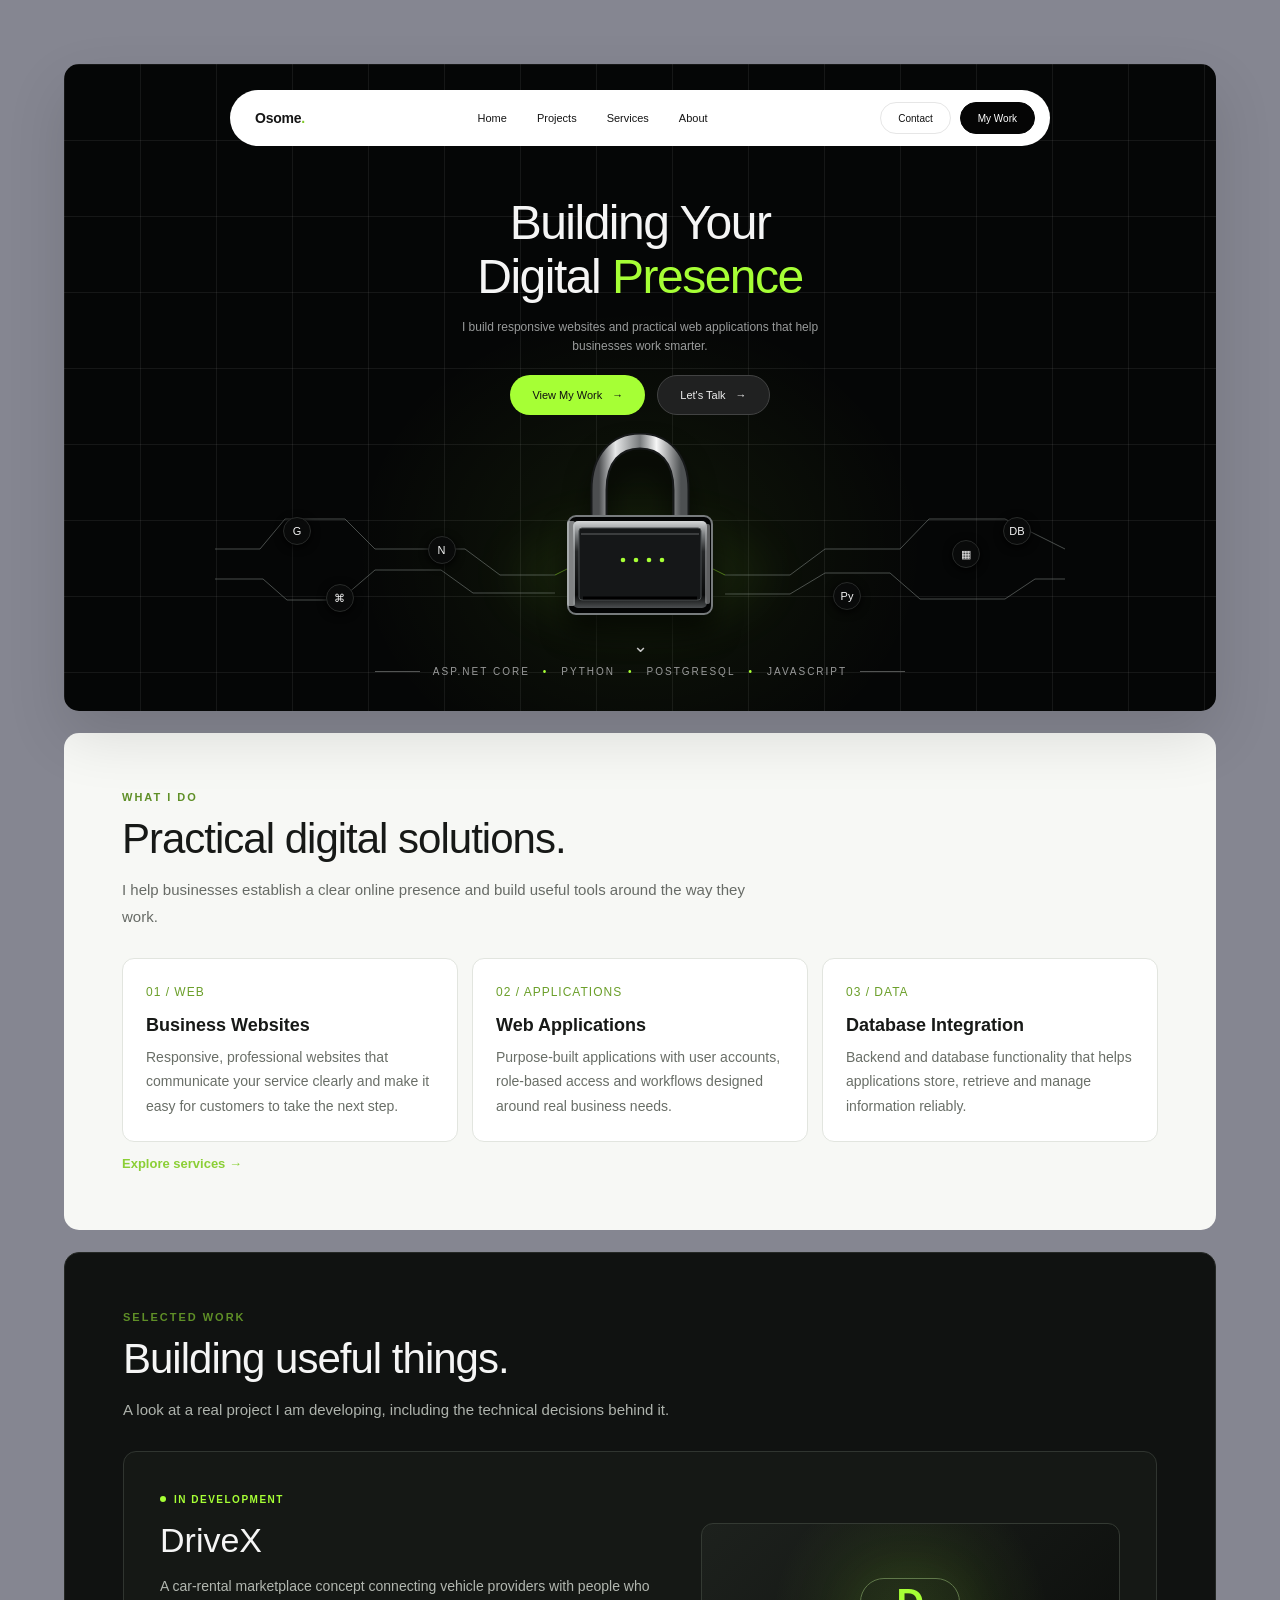
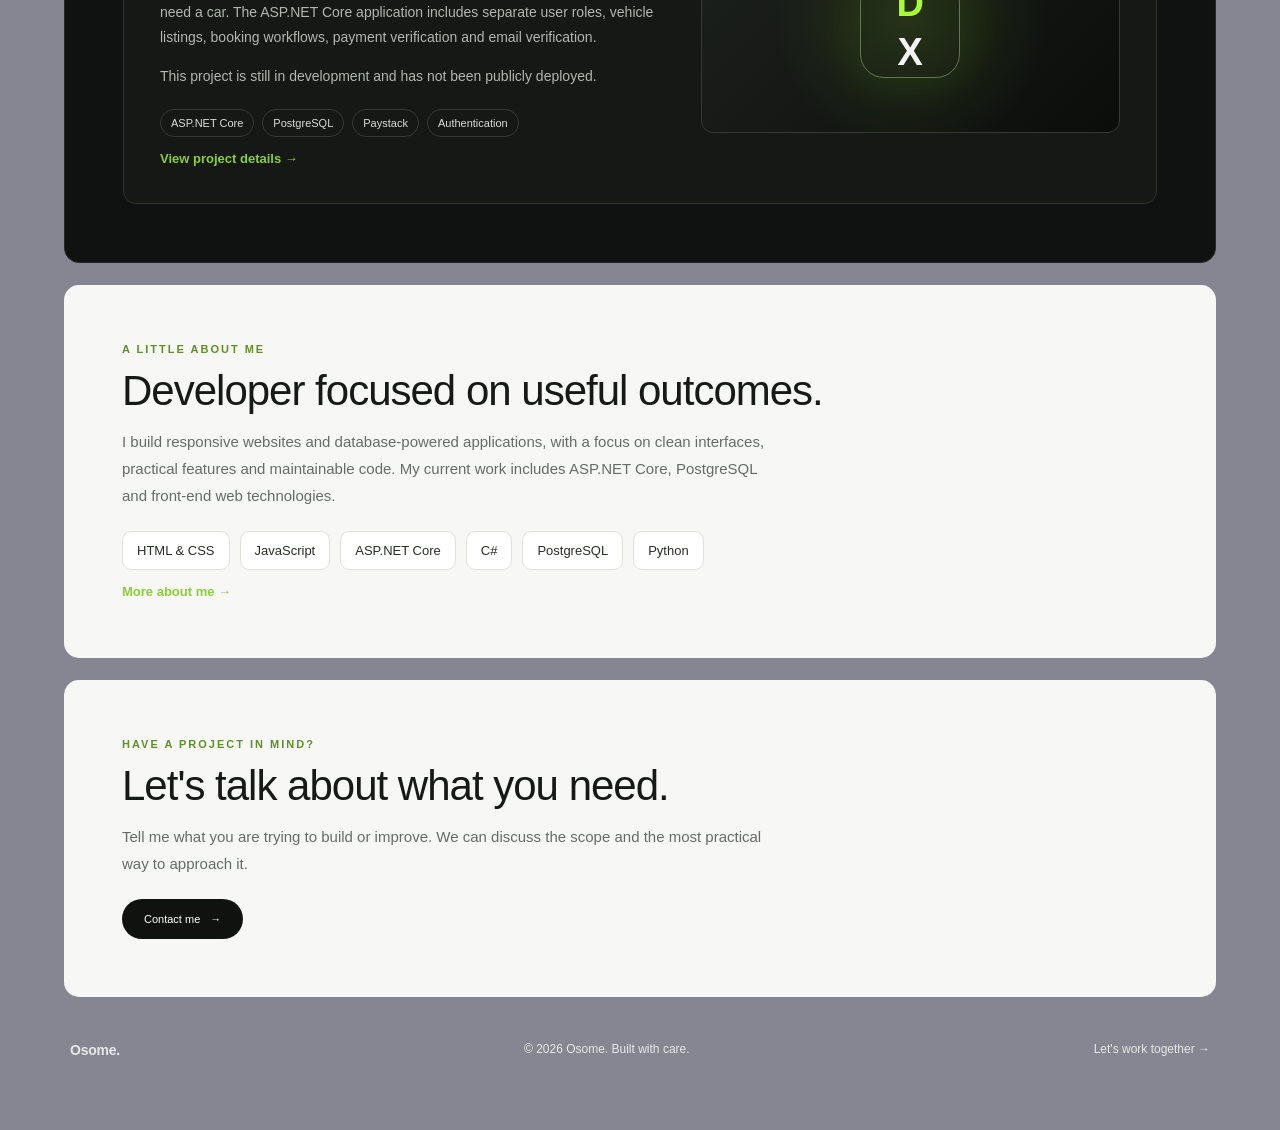
==== index.html @ 161d922b "Initial portfolio release" ====
<!DOCTYPE html>
<html lang="en">
<head>
  <meta charset="UTF-8">
  <meta name="viewport" content="width=device-width, initial-scale=1.0">
  <meta name="description" content="Testimony Oruru — web developer building responsive websites and database-powered applications.">
  <title>Testimony Oruru | Web Developer</title>
  <link rel="stylesheet" href="css/style.css">
  <script src="js/script.js" defer></script>
</head>
<body>
  <main class="hero" id="home">
    <nav class="nav" id="nav" aria-label="Main navigation">
      <a class="brand" href="index.html">Osome<span>.</span></a>
      <button class="menu" id="menu" aria-label="Toggle navigation"
        aria-expanded="false" aria-controls="nav-links">
        <span></span><span></span><span></span>
      </button>

      <div class="links" id="nav-links">
        <a href="index.html" aria-current="page">Home</a>
        <a href="projects.html">Projects</a>
        <a href="services.html">Services</a>
        <a href="about.html">About</a>
      </div>

      <div class="nav-actions">
        <a class="nav-btn" href="contact.html">Contact</a>
        <a class="nav-btn dark" href="projects.html">My Work</a>
      </div>
    </nav>

    <section class="copy" aria-labelledby="headline">
      <h1 id="headline">Building Your<br>Digital <span>Presence</span></h1>
      <p class="intro">
        I build responsive websites and practical web applications
        that help businesses work smarter.
      </p>
      <div class="actions">
        <a class="cta primary" href="projects.html">View My Work <span aria-hidden="true">→</span></a>
        <a class="cta secondary" href="contact.html">Let's Talk <span aria-hidden="true">→</span></a>
      </div>
    </section>

    <div class="visual" aria-label="Abstract network graphic and padlock illustration">
      <svg class="network" viewBox="0 0 850 190" aria-hidden="true">
        <path d="M0 100 L45 100 L70 70 L130 70 L160 100 L250 100 L285 126 L340 126"/>
        <path d="M0 130 L48 130 L72 151 L125 151 L160 121 L226 121 L258 144 L340 144"/>
        <path d="M510 126 L575 126 L610 100 L685 100 L714 70 L790 70 L850 100"/>
        <path d="M510 145 L575 145 L610 124 L675 124 L705 150 L790 150 L820 130 L850 130"/>
        <path class="accent" d="M340 126 L370 111 L425 111 M510 126 L480 111 L450 111"/>
      </svg>

      <span class="node n1" aria-label="Web technologies">G</span>
      <span class="node n2" aria-label="Development">N</span>
      <span class="node n3" aria-label="Code">⌘</span>
      <span class="node n4" aria-label="Python">Py</span>
      <span class="node n5" aria-label="Applications">▦</span>
      <span class="node n6" aria-label="Database">DB</span>
      <div class="glow" aria-hidden="true"></div>

      <svg class="lock" viewBox="0 0 240 200" role="img"
        aria-label="Metallic padlock illustration">
        <defs>
          <linearGradient id="metal" x1="0" y1="0" x2="1" y2="0">
            <stop offset="0" stop-color="#4c4e50"/>
            <stop offset=".2" stop-color="#e6e7e8"/>
            <stop offset=".5" stop-color="#777a7c"/>
            <stop offset=".7" stop-color="#f7f7f7"/>
            <stop offset="1" stop-color="#4d5052"/>
          </linearGradient>
          <linearGradient id="case" x1="0" y1="0" x2="0" y2="1">
            <stop offset="0" stop-color="#d5d7d8"/>
            <stop offset=".16" stop-color="#777a7c"/>
            <stop offset=".35" stop-color="#252728"/>
            <stop offset=".85" stop-color="#080909"/>
            <stop offset="1" stop-color="#4b4e50"/>
          </linearGradient>
        </defs>
        <path d="M79 92 V57 C79 25 96 8 120 8 C144 8 161 25 161 57 V92"
          fill="none" stroke="#17191a" stroke-width="17" stroke-linecap="round"/>
        <path d="M79 92 V57 C79 25 96 8 120 8 C144 8 161 25 161 57 V92"
          fill="none" stroke="url(#metal)" stroke-width="13" stroke-linecap="round"/>
        <rect x="48" y="83" width="144" height="98" rx="8"
          fill="#030404" stroke="#777b7d" stroke-width="2"/>
        <rect x="53" y="88" width="134" height="87" rx="5" fill="url(#case)"/>
        <rect x="59" y="95" width="122" height="72" rx="3"
          fill="#151718" stroke="#4b4f50"/>
        <path d="M61 101 H179" stroke="#aeb1b2" stroke-opacity=".5"/>
        <path d="M63 165 H177" stroke="#000" stroke-width="3"/>
        <g fill="#a6ff35">
          <circle cx="103" cy="127" r="2.3"/>
          <circle cx="116" cy="127" r="2.3"/>
          <circle cx="129" cy="127" r="2.3"/>
          <circle cx="142" cy="127" r="2.3"/>
        </g>
        <rect x="47" y="88" width="8" height="85" rx="2" fill="#c3c6c7" opacity=".65"/>
        <rect x="185" y="91" width="5" height="80" rx="2" fill="#a9acad" opacity=".55"/>
      </svg>

      <a class="scroll" href="#services" aria-label="Scroll to services">⌄</a>
    </div>

    <div class="stack" aria-label="Technology stack">
      <span>ASP.NET Core</span><b>•</b>
      <span>Python</span><b>•</b>
      <span>PostgreSQL</span><b>•</b>
      <span>JavaScript</span>
    </div>
  </main>

  <div class="page-content">
    <section class="content-section" id="services"><p class="section-kicker">What I do</p><h2>Practical digital solutions.</h2><p class="section-lead">I help businesses establish a clear online presence and build useful tools around the way they work.</p><div class="content-grid">
      <article class="info-card"><span class="card-number">01 / WEB</span><h3>Business Websites</h3><p>Responsive, professional websites that communicate your service clearly and make it easy for customers to take the next step.</p></article>
      <article class="info-card"><span class="card-number">02 / APPLICATIONS</span><h3>Web Applications</h3><p>Purpose-built applications with user accounts, role-based access and workflows designed around real business needs.</p></article>
      <article class="info-card"><span class="card-number">03 / DATA</span><h3>Database Integration</h3><p>Backend and database functionality that helps applications store, retrieve and manage information reliably.</p></article>
    </div><a class="text-link" href="services.html">Explore services →</a></section>
    <section class="content-section dark-panel" id="projects"><p class="section-kicker">Selected work</p><h2>Building useful things.</h2><p class="section-lead">A look at a real project I am developing, including the technical decisions behind it.</p><article class="project-card"><div><span class="project-status">IN DEVELOPMENT</span><h3>DriveX</h3><p>A car-rental marketplace concept connecting vehicle providers with people who need a car. The ASP.NET Core application includes separate user roles, vehicle listings, booking workflows, payment verification and email verification.</p><p>This project is still in development and has not been publicly deployed.</p><div class="tag-list"><span>ASP.NET Core</span><span>PostgreSQL</span><span>Paystack</span><span>Authentication</span></div><a class="text-link" href="projects.html">View project details →</a></div><div class="project-visual" aria-hidden="true"><div class="monogram">D<span style="color:#f5f5f5">X</span></div></div></article></section>
    <section class="content-section" id="about"><p class="section-kicker">A little about me</p><h2>Developer focused on useful outcomes.</h2><p class="section-lead">I build responsive websites and database-powered applications, with a focus on clean interfaces, practical features and maintainable code. My current work includes ASP.NET Core, PostgreSQL and front-end web technologies.</p><div class="skill-list"><span>HTML &amp; CSS</span><span>JavaScript</span><span>ASP.NET Core</span><span>C#</span><span>PostgreSQL</span><span>Python</span></div><a class="text-link" href="about.html">More about me →</a></section>
    <section class="content-section" id="contact"><p class="section-kicker">Have a project in mind?</p><h2>Let's talk about what you need.</h2><p class="section-lead">Tell me what you are trying to build or improve. We can discuss the scope and the most practical way to approach it.</p><a class="cta primary" style="margin-top:22px;background:#101210;color:#fff" href="contact.html">Contact me <span aria-hidden="true">→</span></a></section>
  </div>
  <footer class="site-footer"><a class="brand" href="index.html">Osome<span>.</span></a><span>© <span id="year">2026</span> Osome. Built with care.</span><a href="contact.html">Let's work together →</a></footer>
</body>
</html>
---- css/style.css ----
/* =========================
   Base styles and variables
   ========================= */
:root {
  --green: #a6ff35;
  --black: #050606;
  --muted: #999b9b;
  --grid: rgba(255, 255, 255, .065);
  --font: Arial, Helvetica, sans-serif;
}

* { box-sizing: border-box; }

html {
  scroll-behavior: smooth;
  scroll-padding-top: 24px;
}

body {
  margin: 0;
  min-height: 100vh;
  padding: clamp(16px, 5vw, 70px);
  display: grid;
  place-items: center;
  background: #858691;
  color: #f5f5f5;
  font-family: var(--font);
}

a { color: inherit; text-decoration: none; }
button, a { -webkit-tap-highlight-color: transparent; }

/* =========================
   Main hero panel and grid
   ========================= */
.hero {
  position: relative;
  isolation: isolate;
  width: min(1200px, 100%);
  min-height: 610px;
  overflow: hidden;
  border-radius: 15px;
  background-color: var(--black);
  background-image:
    linear-gradient(var(--grid) 1px, transparent 1px),
    linear-gradient(90deg, var(--grid) 1px, transparent 1px);
  background-size: 76px 76px;
  box-shadow: 0 25px 60px rgba(0, 0, 0, .12);
}

.hero::before {
  content: "";
  position: absolute;
  inset: 0;
  z-index: -1;
  pointer-events: none;
  background: radial-gradient(
    ellipse at 50% 75%,
    rgba(166, 255, 53, .07),
    transparent 35%
  );
}

/* =========================
   Navigation
   ========================= */
.nav {
  position: relative;
  z-index: 5;
  width: min(820px, calc(100% - 48px));
  min-height: 56px;
  margin: 26px auto 0;
  padding: 0 15px 0 25px;
  display: flex;
  align-items: center;
  justify-content: space-between;
  gap: 20px;
  border-radius: 50px;
  background: #fff;
  color: #151515;
}

.brand {
  font-size: 14px;
  font-weight: 600;
  letter-spacing: -.25px;
  white-space: nowrap;
}

.brand span { color: #80c92b; }

.links {
  display: flex;
  align-items: center;
  gap: clamp(13px, 2.5vw, 30px);
  font-size: 11px;
}

.links a {
  transition: color .2s ease;
}

.links a:hover,
.links a:focus-visible { color: #78bf25; }

.nav-actions { display: flex; align-items: center; gap: 9px; }

.nav-btn {
  min-height: 32px;
  padding: 0 17px;
  display: inline-flex;
  align-items: center;
  justify-content: center;
  border: 1px solid #e6e6e6;
  border-radius: 30px;
  background: #fff;
  color: #111;
  font-size: 10px;
  white-space: nowrap;
}

.nav-btn.dark {
  background: #050505;
  color: #fff;
  border-color: #050505;
}

.menu {
  display: none;
  width: 36px;
  height: 36px;
  padding: 9px 7px;
  flex-direction: column;
  align-items: center;
  justify-content: center;
  gap: 4px;
  border: 0;
  border-radius: 50%;
  background: transparent;
  color: #111;
  cursor: pointer;
}

.menu span {
  display: block;
  width: 20px;
  height: 2px;
  border-radius: 2px;
  background: currentColor;
  transition: transform .2s ease, opacity .2s ease;
}

.nav.open .menu span:first-child { transform: translateY(6px) rotate(45deg); }
.nav.open .menu span:nth-child(2) { opacity: 0; }
.nav.open .menu span:last-child { transform: translateY(-6px) rotate(-45deg); }

/* =========================
   Hero copy and CTA buttons
   ========================= */
.copy {
  position: relative;
  z-index: 3;
  padding: 50px 20px 0;
  text-align: center;
}

h1 {
  margin: 0;
  font-size: clamp(32px, 4vw, 48px);
  line-height: 1.12;
  font-weight: 400;
  letter-spacing: -1.5px;
}

h1 span { color: var(--green); }

.intro {
  max-width: 390px;
  margin: 14px auto 0;
  color: var(--muted);
  font-size: 12px;
  line-height: 1.6;
}

.actions {
  display: flex;
  align-items: center;
  justify-content: center;
  gap: 12px;
  margin-top: 19px;
}

.cta {
  min-height: 40px;
  padding: 0 22px;
  display: inline-flex;
  align-items: center;
  justify-content: center;
  gap: 10px;
  border-radius: 30px;
  font-size: 11px;
  transition: transform .2s ease, background-color .2s ease;
}

.cta:hover { transform: translateY(-2px); }
.cta:focus-visible, .nav a:focus-visible, .scroll:focus-visible {
  outline: 2px solid var(--green);
  outline-offset: 4px;
}

.primary { background: var(--green); color: #111; }
.secondary { background: #202121; border: 1px solid #424343; color: #eee; }

/* =========================
   Network lines and padlock
   ========================= */
.visual {
  position: relative;
  z-index: 2;
  width: min(850px, 94%);
  height: 230px;
  margin: 22px auto 0;
}

.network {
  position: absolute;
  inset: 12px 0 0;
  width: 100%;
  height: 190px;
  overflow: visible;
}

.network path {
  fill: none;
  stroke: rgba(119, 125, 122, .6);
  stroke-width: 1;
}

.network .accent { stroke: rgba(166, 255, 53, .5); }

.node {
  position: absolute;
  z-index: 2;
  width: 28px;
  height: 28px;
  display: grid;
  place-items: center;
  border: 1px solid #282a29;
  border-radius: 50%;
  background: #090a0a;
  color: #f4f4f4;
  font-size: 11px;
  box-shadow: 0 2px 8px #000;
}

.n1 { left: 8%; top: 35%; }
.n2 { left: 25%; top: 43%; }
.n3 { left: 13%; top: 64%; }
.n4 { right: 24%; top: 63%; }
.n5 { right: 10%; top: 45%; }
.n6 { right: 4%; top: 35%; }

.glow {
  position: absolute;
  left: 50%;
  top: 82px;
  width: 260px;
  height: 110px;
  transform: translateX(-50%);
  border-radius: 50%;
  background: rgba(166, 255, 53, .055);
  filter: blur(22px);
}

.lock {
  position: absolute;
  top: -4px;
  left: 50%;
  width: 240px;
  height: 200px;
  transform: translateX(-50%);
  filter: drop-shadow(0 18px 13px rgba(0, 0, 0, .62));
}

.scroll {
  position: absolute;
  z-index: 3;
  bottom: 12px;
  left: 50%;
  transform: translateX(-50%);
  color: #c7c7c7;
  font-size: 18px;
  line-height: 1;
}

/* =========================
   Technology line
   ========================= */
.stack {
  position: relative;
  z-index: 3;
  display: flex;
  align-items: center;
  justify-content: center;
  flex-wrap: wrap;
  gap: 13px;
  margin: -1px 20px 34px;
  color: #9a9b9b;
  font-size: 10px;
  letter-spacing: 2px;
  text-transform: uppercase;
}

.stack b { color: var(--green); font-weight: 400; }

.stack::before,
.stack::after {
  content: "";
  width: 45px;
  height: 1px;
  background: #525453;
}

.section-anchor { height: 0; }

/* =========================
   Tablet
   ========================= */
@media (max-width: 900px) {
  .nav { gap: 14px; padding-left: 20px; }
  .links { gap: 16px; }
  .nav-btn { padding-inline: 13px; }
  .visual { width: 98%; }
}

/* =========================
   Mobile
   ========================= */
@media (max-width: 720px) {
  body { padding: 14px; }

  .hero {
    min-height: 640px;
    border-radius: 12px;
    background-size: 58px 58px;
  }

  .nav {
    width: calc(100% - 24px);
    min-height: 52px;
    margin-top: 12px;
    padding: 0 14px 0 17px;
    gap: 10px;
  }

  .menu { display: flex; margin-left: auto; }

  .links,
  .nav-actions { display: none; }

  .nav.open {
    flex-wrap: wrap;
    border-radius: 24px;
    padding-top: 8px;
    padding-bottom: 10px;
  }

  .nav.open .links {
    display: flex;
    flex: 0 0 100%;
    flex-wrap: wrap;
    justify-content: center;
    gap: 20px;
    padding: 12px 0 5px;
  }

  .copy { padding-top: 52px; }

  h1 {
    font-size: clamp(31px, 7.5vw, 43px);
    letter-spacing: -1.2px;
  }

  .intro { max-width: 330px; font-size: 12px; }

  .visual {
    width: 100%;
    height: 220px;
    margin-top: 28px;
  }

  .network { top: 16px; }
  .lock { top: 5px; width: 210px; }
  .node { transform: scale(.82); }
  .n1 { left: 4%; }
  .n6 { right: 2%; }

  .stack {
    gap: 8px;
    margin: 2px 12px 28px;
    font-size: 8px;
    letter-spacing: 1px;
  }

  .stack::before,
  .stack::after { width: 18px; }
}

/* =========================
   Small phones
   ========================= */
@media (max-width: 390px) {
  body { padding: 8px; }

  .hero { min-height: 610px; }
  .brand { font-size: 13px; }
  .copy { padding: 47px 13px 0; }
  h1 { font-size: 31px; }
  .intro { max-width: 285px; font-size: 11px; }
  .actions { gap: 8px; }
  .cta { min-height: 38px; padding: 0 15px; font-size: 10px; }
  .visual { height: 190px; margin-top: 25px; }
  .lock { width: 185px; }
  .glow { width: 200px; }
  .n2 { left: 21%; }
  .n4 { right: 19%; }
  .stack { gap: 7px; line-height: 1.8; }
  .stack::before, .stack::after { width: 12px; }
}

/* Accessibility: reduce motion when requested by the device. */
@media (prefers-reduced-motion: reduce) {
  html { scroll-behavior: auto; }
  *, *::before, *::after { transition: none !important; }
}


/* =========================
   Portfolio content sections (same original visual system)
   ========================= */
body { display:block; }
.hero { margin:0 auto; }
.page-content { width:min(1200px,100%); margin:22px auto 0; color:#151715; }
.content-section { padding:clamp(26px,5vw,58px); margin-bottom:22px; border-radius:15px; background:#f7f8f5; color:#171917; }
.content-section.dark-panel { color:#f5f5f5; background:#101211; border:1px solid #252825; }
.section-kicker { margin:0 0 12px; color:#5f8f27; font-size:11px; font-weight:700; letter-spacing:2px; text-transform:uppercase; }
.content-section h2,.page-heading h1 { margin:0; font-size:clamp(27px,4vw,42px); line-height:1.12; font-weight:500; letter-spacing:-1px; }
.section-lead { max-width:660px; margin:14px 0 0; color:#676b66; line-height:1.8; font-size:15px; }
.dark-panel .section-lead { color:#aeb3ad; }
.content-grid { display:grid; grid-template-columns:repeat(3,minmax(0,1fr)); gap:14px; margin-top:28px; }
.info-card { padding:23px; border:1px solid #e2e5df; border-radius:12px; background:#fff; }
.info-card .card-number { color:#6b9f2a; font-size:12px; letter-spacing:1px; }
.info-card h3 { margin:15px 0 9px; font-size:18px; font-weight:600; }
.info-card p { margin:0; color:#696e67; font-size:14px; line-height:1.75; }
.project-card { display:grid; grid-template-columns:1.1fr .9fr; gap:28px; align-items:center; margin-top:28px; padding:clamp(20px,4vw,36px); border:1px solid #303530; border-radius:13px; background:#151815; }
.project-status { display:inline-flex; align-items:center; gap:8px; color:var(--green); font-size:10px; font-weight:700; letter-spacing:1.5px; }
.project-status::before { content:""; width:6px; height:6px; border-radius:50%; background:var(--green); }
.project-card h3 { margin:15px 0 10px; font-size:clamp(24px,3vw,34px); font-weight:500; }
.project-card p { color:#b2b7b0; font-size:14px; line-height:1.8; }
.tag-list { display:flex; flex-wrap:wrap; gap:8px; margin-top:20px; }
.tag-list span { padding:7px 10px; border:1px solid #343a33; border-radius:20px; color:#d9ded7; font-size:11px; }
.project-visual { min-height:210px; display:grid; place-items:center; border:1px solid #343a33; border-radius:12px; background:radial-gradient(circle at 50% 45%,rgba(166,255,53,.12),transparent 58%),linear-gradient(135deg,#1d211d,#0b0d0b); }
.project-visual .monogram { display:grid; place-items:center; width:100px; height:100px; border:1px solid #60784a; border-radius:24px; color:var(--green); font-size:38px; font-weight:700; box-shadow:0 0 55px rgba(166,255,53,.08); }
.text-link { display:inline-flex; gap:9px; align-items:center; margin-top:14px; color:#8bcf36; font-size:13px; font-weight:600; }
.page-heading { padding:clamp(45px,7vw,82px) 24px 55px; text-align:center; }
.page-heading .section-lead { margin-inline:auto; }
.page-heading h1 { color:#f5f5f5; }
.page-heading h1 span { color:var(--green); }
.page-heading .section-kicker { color:var(--green); }
.page-heading .actions { justify-content:center; }
.skill-list { display:flex; flex-wrap:wrap; gap:10px; margin-top:22px; }
.skill-list span { padding:11px 14px; border:1px solid #dfe3db; border-radius:9px; background:#fff; color:#292d27; font-size:13px; }
.split-layout { display:grid; grid-template-columns:1fr 1fr; gap:24px; align-items:start; }
.check-list { padding:0; margin:20px 0 0; list-style:none; }
.check-list li { position:relative; padding:10px 0 10px 24px; color:#555b53; line-height:1.6; font-size:14px; }
.check-list li::before { content:"✓"; position:absolute; left:0; color:#6b9f2a; font-weight:700; }
.contact-details { display:grid; gap:12px; margin-top:24px; }
.contact-item { padding:17px 19px; border:1px solid #e1e5dd; border-radius:10px; background:#fff; }
.contact-item small { display:block; margin-bottom:7px; color:#747a70; font-size:10px; letter-spacing:1.4px; text-transform:uppercase; }
.contact-item strong { overflow-wrap:anywhere; font-size:14px; font-weight:600; }
.contact-form { display:grid; gap:14px; margin-top:24px; }
.contact-form label { display:grid; gap:7px; color:#30352d; font-size:12px; font-weight:600; }
.contact-form input,.contact-form textarea { width:100%; padding:13px 14px; border:1px solid #dce1d7; border-radius:9px; background:#fff; color:#161916; font:inherit; font-size:14px; }
.contact-form textarea { min-height:135px; resize:vertical; }
.contact-form input:focus,.contact-form textarea:focus { outline:2px solid rgba(166,255,53,.7); border-color:#82b83d; }
.form-note { color:#72776f; font-size:12px; line-height:1.6; }
.site-footer { width:min(1200px,100%); margin:0 auto; padding:23px 6px 8px; display:flex; justify-content:space-between; gap:15px; color:#e7e8e7; font-size:12px; }
.site-footer span { color:#e7e8e7; }
.site-footer a { color:#e7e8e7; }
@media(max-width:720px) { .content-grid{grid-template-columns:1fr;} .project-card,.split-layout{grid-template-columns:1fr;} .project-visual{min-height:170px; order:-1;} .content-section{padding:25px 20px;} .page-heading{padding:48px 18px;} .site-footer{flex-direction:column;align-items:center;text-align:center;} }
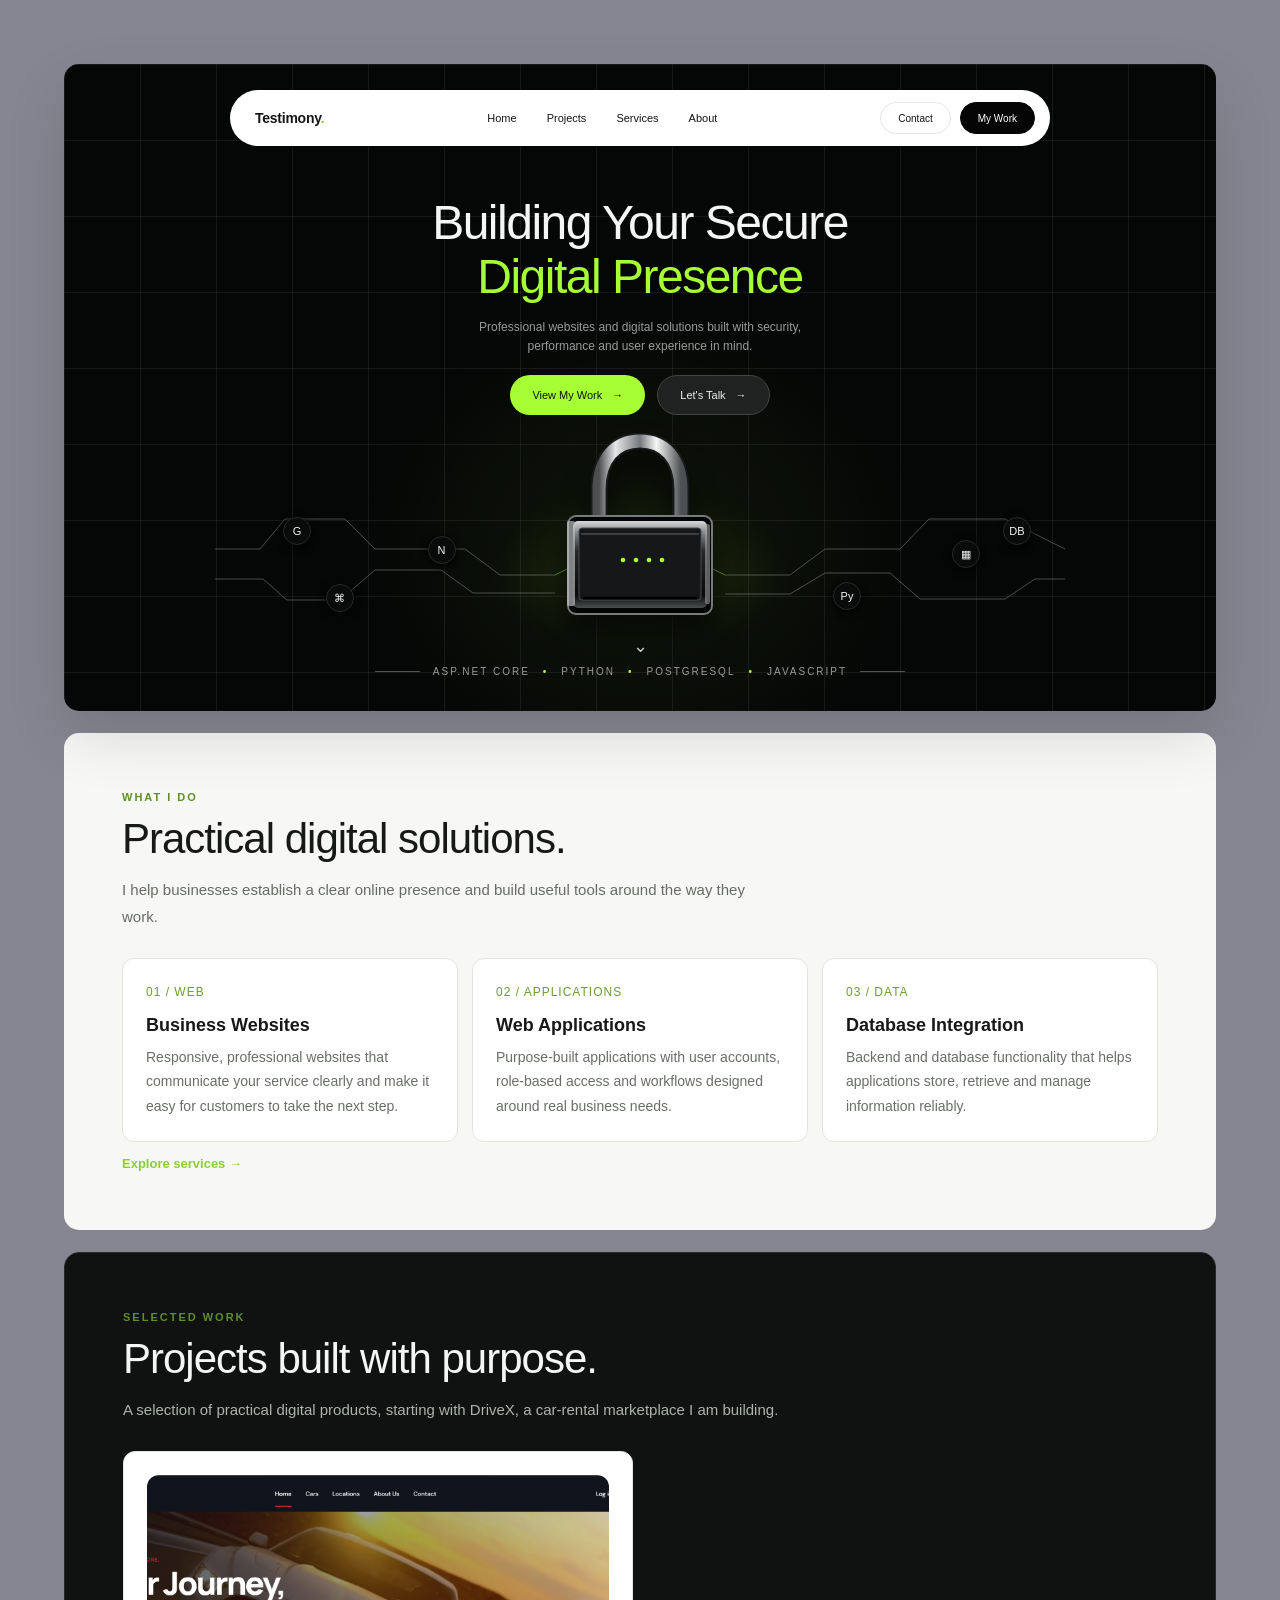
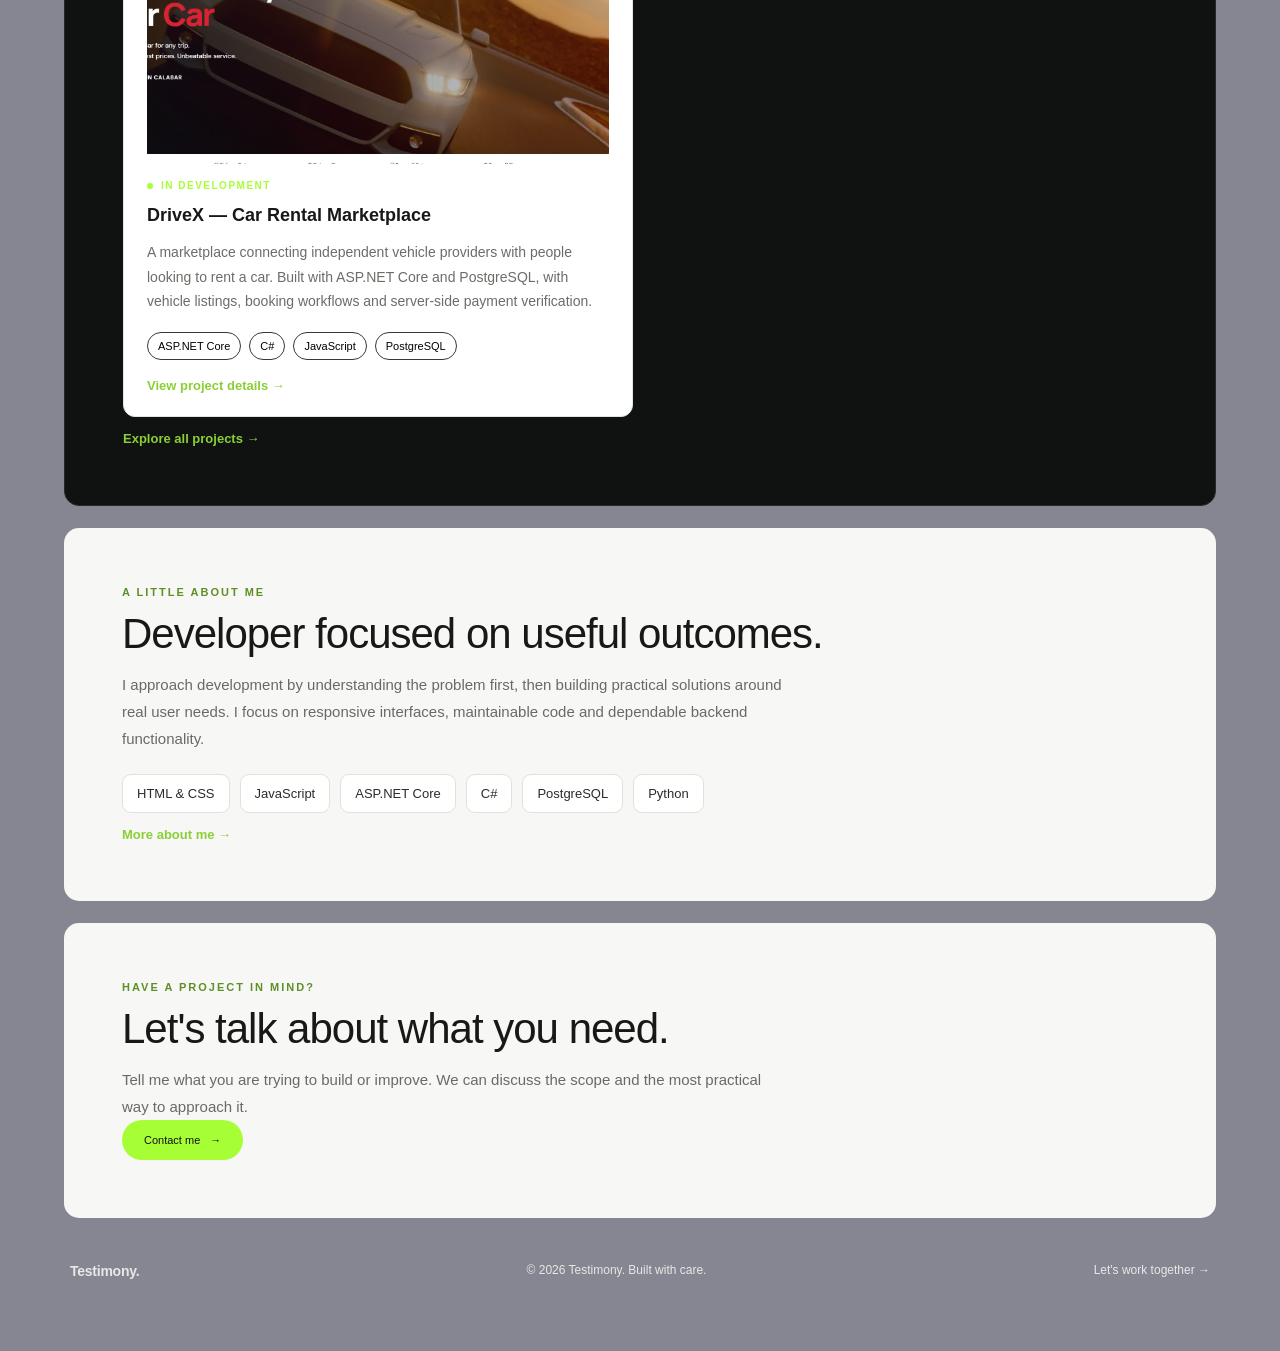
==== commit ddeb6ac7: "Update portfolio projects and design" ====
--- a/index.html
+++ b/index.html
@@ -3,17 +3,22 @@
 <head>
   <meta charset="UTF-8">
   <meta name="viewport" content="width=device-width, initial-scale=1.0">
-  <meta name="description" content="Testimony Oruru — web developer building responsive websites and database-powered applications.">
-  <title>Testimony Oruru | Web Developer</title>
+  <meta name="theme-color" content="#050606">
+  <meta name="description" content="Testimony Oruru — web developer building responsive websites and database-powered applications with a focus on usability, performance and security.">
+  <title>Testimony | Web Developer</title>
   <link rel="stylesheet" href="css/style.css">
   <script src="js/script.js" defer></script>
 </head>
+
 <body>
   <main class="hero" id="home">
     <nav class="nav" id="nav" aria-label="Main navigation">
-      <a class="brand" href="index.html">Osome<span>.</span></a>
-      <button class="menu" id="menu" aria-label="Toggle navigation"
-        aria-expanded="false" aria-controls="nav-links">
+      <a class="brand" href="index.html">Testimony<span>.</span></a>
+
+      <button class="menu" id="menu" type="button"
+        aria-label="Toggle navigation"
+        aria-expanded="false"
+        aria-controls="nav-links">
         <span></span><span></span><span></span>
       </button>
 
@@ -31,14 +36,23 @@
     </nav>
 
     <section class="copy" aria-labelledby="headline">
-      <h1 id="headline">Building Your<br>Digital <span>Presence</span></h1>
+      <h1 id="headline">
+        Building Your Secure<br>
+        <span>Digital Presence</span>
+      </h1>
+
       <p class="intro">
-        I build responsive websites and practical web applications
-        that help businesses work smarter.
-      </p>
+        Professional websites and digital solutions built with security,
+        performance and user experience in mind.
+      </p>
+
       <div class="actions">
-        <a class="cta primary" href="projects.html">View My Work <span aria-hidden="true">→</span></a>
-        <a class="cta secondary" href="contact.html">Let's Talk <span aria-hidden="true">→</span></a>
+        <a class="cta primary" href="#projects">
+          View My Work <span aria-hidden="true">→</span>
+        </a>
+        <a class="cta secondary" href="contact.html">
+          Let's Talk <span aria-hidden="true">→</span>
+        </a>
       </div>
     </section>
 
@@ -57,6 +71,7 @@
       <span class="node n4" aria-label="Python">Py</span>
       <span class="node n5" aria-label="Applications">▦</span>
       <span class="node n6" aria-label="Database">DB</span>
+
       <div class="glow" aria-hidden="true"></div>
 
       <svg class="lock" viewBox="0 0 240 200" role="img"
@@ -69,6 +84,7 @@
             <stop offset=".7" stop-color="#f7f7f7"/>
             <stop offset="1" stop-color="#4d5052"/>
           </linearGradient>
+
           <linearGradient id="case" x1="0" y1="0" x2="0" y2="1">
             <stop offset="0" stop-color="#d5d7d8"/>
             <stop offset=".16" stop-color="#777a7c"/>
@@ -77,48 +93,198 @@
             <stop offset="1" stop-color="#4b4e50"/>
           </linearGradient>
         </defs>
+
         <path d="M79 92 V57 C79 25 96 8 120 8 C144 8 161 25 161 57 V92"
           fill="none" stroke="#17191a" stroke-width="17" stroke-linecap="round"/>
+
         <path d="M79 92 V57 C79 25 96 8 120 8 C144 8 161 25 161 57 V92"
           fill="none" stroke="url(#metal)" stroke-width="13" stroke-linecap="round"/>
+
         <rect x="48" y="83" width="144" height="98" rx="8"
           fill="#030404" stroke="#777b7d" stroke-width="2"/>
+
         <rect x="53" y="88" width="134" height="87" rx="5" fill="url(#case)"/>
+
         <rect x="59" y="95" width="122" height="72" rx="3"
           fill="#151718" stroke="#4b4f50"/>
+
         <path d="M61 101 H179" stroke="#aeb1b2" stroke-opacity=".5"/>
         <path d="M63 165 H177" stroke="#000" stroke-width="3"/>
+
         <g fill="#a6ff35">
           <circle cx="103" cy="127" r="2.3"/>
           <circle cx="116" cy="127" r="2.3"/>
           <circle cx="129" cy="127" r="2.3"/>
           <circle cx="142" cy="127" r="2.3"/>
         </g>
-        <rect x="47" y="88" width="8" height="85" rx="2" fill="#c3c6c7" opacity=".65"/>
-        <rect x="185" y="91" width="5" height="80" rx="2" fill="#a9acad" opacity=".55"/>
+
+        <rect x="47" y="88" width="8" height="85" rx="2"
+          fill="#c3c6c7" opacity=".65"/>
+        <rect x="185" y="91" width="5" height="80" rx="2"
+          fill="#a9acad" opacity=".55"/>
       </svg>
 
       <a class="scroll" href="#services" aria-label="Scroll to services">⌄</a>
     </div>
 
     <div class="stack" aria-label="Technology stack">
-      <span>ASP.NET Core</span><b>•</b>
-      <span>Python</span><b>•</b>
-      <span>PostgreSQL</span><b>•</b>
+      <span>ASP.NET Core</span><b aria-hidden="true">•</b>
+      <span>Python</span><b aria-hidden="true">•</b>
+      <span>PostgreSQL</span><b aria-hidden="true">•</b>
       <span>JavaScript</span>
     </div>
   </main>
 
   <div class="page-content">
-    <section class="content-section" id="services"><p class="section-kicker">What I do</p><h2>Practical digital solutions.</h2><p class="section-lead">I help businesses establish a clear online presence and build useful tools around the way they work.</p><div class="content-grid">
-      <article class="info-card"><span class="card-number">01 / WEB</span><h3>Business Websites</h3><p>Responsive, professional websites that communicate your service clearly and make it easy for customers to take the next step.</p></article>
-      <article class="info-card"><span class="card-number">02 / APPLICATIONS</span><h3>Web Applications</h3><p>Purpose-built applications with user accounts, role-based access and workflows designed around real business needs.</p></article>
-      <article class="info-card"><span class="card-number">03 / DATA</span><h3>Database Integration</h3><p>Backend and database functionality that helps applications store, retrieve and manage information reliably.</p></article>
-    </div><a class="text-link" href="services.html">Explore services →</a></section>
-    <section class="content-section dark-panel" id="projects"><p class="section-kicker">Selected work</p><h2>Building useful things.</h2><p class="section-lead">A look at a real project I am developing, including the technical decisions behind it.</p><article class="project-card"><div><span class="project-status">IN DEVELOPMENT</span><h3>DriveX</h3><p>A car-rental marketplace concept connecting vehicle providers with people who need a car. The ASP.NET Core application includes separate user roles, vehicle listings, booking workflows, payment verification and email verification.</p><p>This project is still in development and has not been publicly deployed.</p><div class="tag-list"><span>ASP.NET Core</span><span>PostgreSQL</span><span>Paystack</span><span>Authentication</span></div><a class="text-link" href="projects.html">View project details →</a></div><div class="project-visual" aria-hidden="true"><div class="monogram">D<span style="color:#f5f5f5">X</span></div></div></article></section>
-    <section class="content-section" id="about"><p class="section-kicker">A little about me</p><h2>Developer focused on useful outcomes.</h2><p class="section-lead">I build responsive websites and database-powered applications, with a focus on clean interfaces, practical features and maintainable code. My current work includes ASP.NET Core, PostgreSQL and front-end web technologies.</p><div class="skill-list"><span>HTML &amp; CSS</span><span>JavaScript</span><span>ASP.NET Core</span><span>C#</span><span>PostgreSQL</span><span>Python</span></div><a class="text-link" href="about.html">More about me →</a></section>
-    <section class="content-section" id="contact"><p class="section-kicker">Have a project in mind?</p><h2>Let's talk about what you need.</h2><p class="section-lead">Tell me what you are trying to build or improve. We can discuss the scope and the most practical way to approach it.</p><a class="cta primary" style="margin-top:22px;background:#101210;color:#fff" href="contact.html">Contact me <span aria-hidden="true">→</span></a></section>
+
+    <!-- SERVICES -->
+    <section class="content-section" id="services">
+      <p class="section-kicker">What I do</p>
+      <h2>Practical digital solutions.</h2>
+      <p class="section-lead">
+        I help businesses establish a clear online presence and build useful
+        tools around the way they work.
+      </p>
+
+      <div class="content-grid">
+        <article class="info-card">
+          <span class="card-number">01 / WEB</span>
+          <h3>Business Websites</h3>
+          <p>
+            Responsive, professional websites that communicate your service
+            clearly and make it easy for customers to take the next step.
+          </p>
+        </article>
+
+        <article class="info-card">
+          <span class="card-number">02 / APPLICATIONS</span>
+          <h3>Web Applications</h3>
+          <p>
+            Purpose-built applications with user accounts, role-based access
+            and workflows designed around real business needs.
+          </p>
+        </article>
+
+        <article class="info-card">
+          <span class="card-number">03 / DATA</span>
+          <h3>Database Integration</h3>
+          <p>
+            Backend and database functionality that helps applications
+            store, retrieve and manage information reliably.
+          </p>
+        </article>
+      </div>
+
+      <a class="text-link" href="services.html">Explore services →</a>
+    </section>
+
+    <!-- SELECTED PROJECTS -->
+    <section class="content-section dark-panel" id="projects">
+      <p class="section-kicker">Selected work</p>
+      <h2>Projects built with purpose.</h2>
+      <p class="section-lead">
+        A selection of practical digital products, starting with DriveX,
+        a car-rental marketplace I am building.
+      </p>
+
+      <div class="content-grid project-grid">
+
+        <article class="info-card project-item">
+          <a class="project-image-link" href="projects.html"
+            aria-label="View DriveX project details">
+            <img
+              class="project-image"
+              src="/drivex-home.png"
+              alt="Screenshot of the DriveX car-rental marketplace"
+              loading="lazy"
+            >
+          </a>
+
+          <span class="project-status">IN DEVELOPMENT</span>
+
+          <h3>DriveX — Car Rental Marketplace</h3>
+
+          <p>
+            A marketplace connecting independent vehicle providers with
+            people looking to rent a car. Built with ASP.NET Core and
+            PostgreSQL, with vehicle listings, booking workflows and
+            server-side payment verification.
+          </p>
+
+          <div class="tag-list">
+            <span>ASP.NET Core</span>
+            <span>C#</span>
+            <span>JavaScript</span>
+            <span>PostgreSQL</span>
+          </div>
+
+          <a class="text-link" href="projects.html">
+            View project details →
+          </a>
+        </article>
+
+        <!--
+          Add another project-item article here when you have another
+          genuine project to showcase. Use its own screenshot, description
+          and technology tags.
+        -->
+
+      </div>
+
+      <a class="text-link" href="projects.html">Explore all projects →</a>
+    </section>
+
+    <!-- ABOUT -->
+    <section class="content-section" id="about">
+      <p class="section-kicker">A little about me</p>
+      <h2>Developer focused on useful outcomes.</h2>
+      <p class="section-lead">
+        I approach development by understanding the problem first, then
+        building practical solutions around real user needs. I focus on
+        responsive interfaces, maintainable code and dependable backend
+        functionality.
+      </p>
+
+      <div class="skill-list">
+        <span>HTML &amp; CSS</span>
+        <span>JavaScript</span>
+        <span>ASP.NET Core</span>
+        <span>C#</span>
+        <span>PostgreSQL</span>
+        <span>Python</span>
+      </div>
+
+      <a class="text-link" href="about.html">More about me →</a>
+    </section>
+
+    <!-- CONTACT CTA -->
+    <section class="content-section" id="contact">
+      <p class="section-kicker">Have a project in mind?</p>
+      <h2>Let's talk about what you need.</h2>
+      <p class="section-lead">
+        Tell me what you are trying to build or improve. We can discuss
+        the scope and the most practical way to approach it.
+      </p>
+
+      <a class="cta primary contact-cta" href="contact.html">
+        Contact me <span aria-hidden="true">→</span>
+      </a>
+    </section>
+
   </div>
-  <footer class="site-footer"><a class="brand" href="index.html">Osome<span>.</span></a><span>© <span id="year">2026</span> Osome. Built with care.</span><a href="contact.html">Let's work together →</a></footer>
+
+  <footer class="site-footer">
+    <a class="brand" href="index.html">Testimony<span>.</span></a>
+    <span>© <span id="year">2026</span> Testimony. Built with care.</span>
+    <a href="contact.html">Let's work together →</a>
+  </footer>
+
+  <script>
+    const yearElement = document.getElementById("year");
+
+    if (yearElement) {
+      yearElement.textContent = new Date().getFullYear();
+    }
+  </script>
 </body>
-</html>
+</html>
--- a/css/style.css
+++ b/css/style.css
@@ -450,7 +450,7 @@
 .content-grid { display:grid; grid-template-columns:repeat(3,minmax(0,1fr)); gap:14px; margin-top:28px; }
 .info-card { padding:23px; border:1px solid #e2e5df; border-radius:12px; background:#fff; }
 .info-card .card-number { color:#6b9f2a; font-size:12px; letter-spacing:1px; }
-.info-card h3 { margin:15px 0 9px; font-size:18px; font-weight:600; }
+.info-card h3 { margin:15px 0 9px; font-size:18px; color:#171917; font-weight:600; }
 .info-card p { margin:0; color:#696e67; font-size:14px; line-height:1.75; }
 .project-card { display:grid; grid-template-columns:1.1fr .9fr; gap:28px; align-items:center; margin-top:28px; padding:clamp(20px,4vw,36px); border:1px solid #303530; border-radius:13px; background:#151815; }
 .project-status { display:inline-flex; align-items:center; gap:8px; color:var(--green); font-size:10px; font-weight:700; letter-spacing:1.5px; }
@@ -458,7 +458,7 @@
 .project-card h3 { margin:15px 0 10px; font-size:clamp(24px,3vw,34px); font-weight:500; }
 .project-card p { color:#b2b7b0; font-size:14px; line-height:1.8; }
 .tag-list { display:flex; flex-wrap:wrap; gap:8px; margin-top:20px; }
-.tag-list span { padding:7px 10px; border:1px solid #343a33; border-radius:20px; color:#d9ded7; font-size:11px; }
+.tag-list span { padding:7px 10px; border:1px solid #343a33; border-radius:20px; color: black; font-size:11px; }
 .project-visual { min-height:210px; display:grid; place-items:center; border:1px solid #343a33; border-radius:12px; background:radial-gradient(circle at 50% 45%,rgba(166,255,53,.12),transparent 58%),linear-gradient(135deg,#1d211d,#0b0d0b); }
 .project-visual .monogram { display:grid; place-items:center; width:100px; height:100px; border:1px solid #60784a; border-radius:24px; color:var(--green); font-size:38px; font-weight:700; box-shadow:0 0 55px rgba(166,255,53,.08); }
 .text-link { display:inline-flex; gap:9px; align-items:center; margin-top:14px; color:#8bcf36; font-size:13px; font-weight:600; }
@@ -488,3 +488,70 @@
 .site-footer span { color:#e7e8e7; }
 .site-footer a { color:#e7e8e7; }
 @media(max-width:720px) { .content-grid{grid-template-columns:1fr;} .project-card,.split-layout{grid-template-columns:1fr;} .project-visual{min-height:170px; order:-1;} .content-section{padding:25px 20px;} .page-heading{padding:48px 18px;} .site-footer{flex-direction:column;align-items:center;text-align:center;} }
+
+
+
+
+
+/* Project grid */
+.project-grid {
+  grid-template-columns: repeat(2, minmax(0, 1fr));
+  align-items: stretch;
+}
+
+/* Individual project card */
+.project-item {
+  min-width: 0;
+  display: flex;
+  flex-direction: column;
+  align-items: flex-start;
+  gap: 14px;
+}
+
+/* Project screenshot */
+.project-image-link {
+  display: block;
+  width: 100%;
+  overflow: hidden;
+  border-radius: 12px;
+  background: #171918;
+  aspect-ratio: 16 / 10;
+}
+
+.project-image {
+  display: block;
+  width: 100%;
+  height: 100%;
+  object-fit: cover;
+  transition: transform 0.3s ease;
+}
+
+.project-image-link:hover .project-image {
+  transform: scale(1.035);
+}
+
+.project-item h3,
+.project-item p {
+  margin-top: 0;
+  margin-bottom: 0;
+}
+
+.project-item .tag-list {
+  margin-top: auto;
+  padding-top: 4px;
+}
+
+.project-item .text-link {
+  margin-top: 4px;
+}
+
+.project-item .project-status {
+  margin-top: 2px;
+}
+
+/* Mobile layout */
+@media (max-width: 700px) {
+  .project-grid {
+    grid-template-columns: minmax(0, 1fr);
+  }
+}
